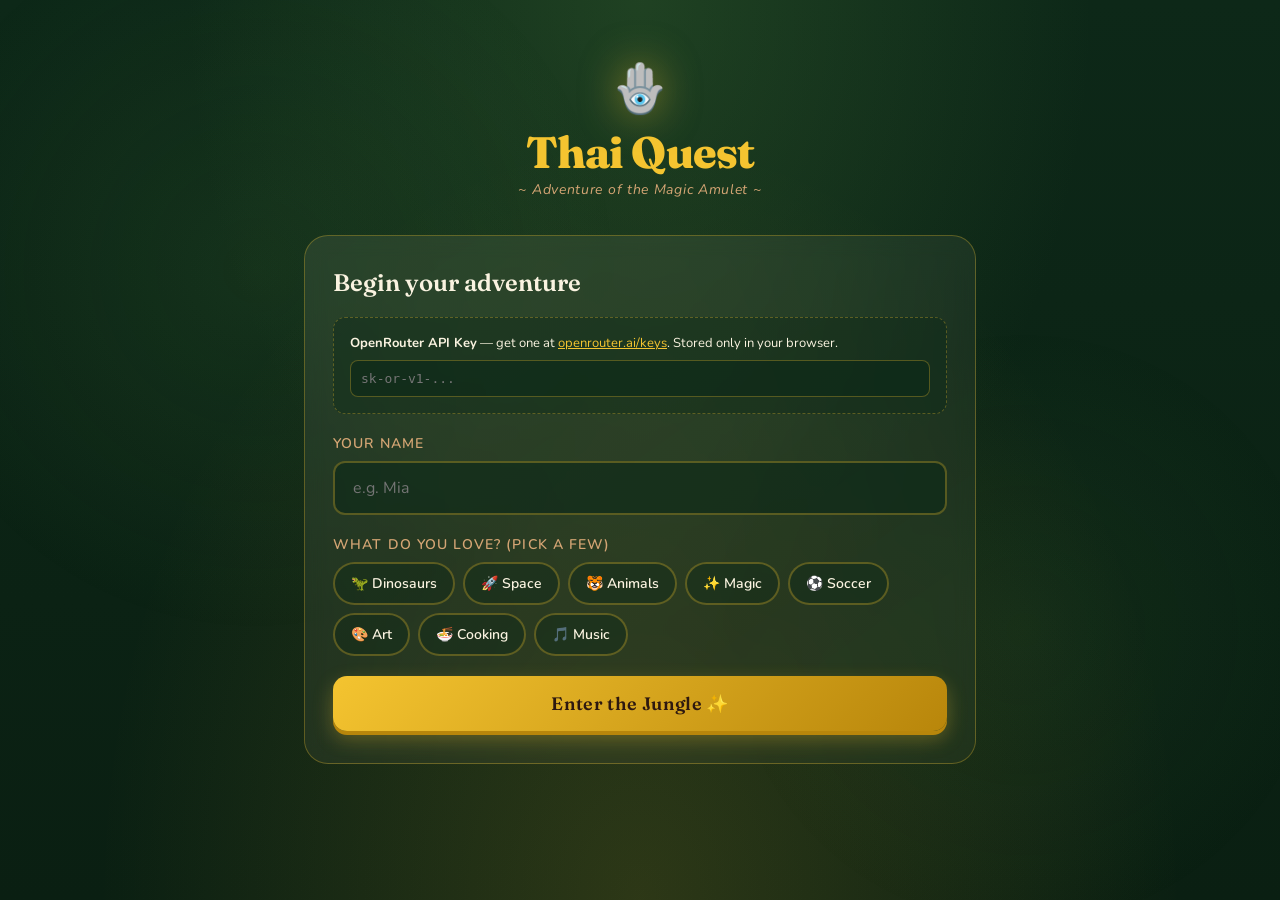
==== index.html @ 1d9e207c "Add files via upload" ====
<!DOCTYPE html>
<html lang="en">
<head>
<meta charset="UTF-8">
<meta name="viewport" content="width=device-width, initial-scale=1.0">
<title>Thai Quest — Adventure of the Magic Amulet</title>
<link rel="preconnect" href="https://fonts.googleapis.com">
<link rel="preconnect" href="https://fonts.gstatic.com" crossorigin>
<link href="https://fonts.googleapis.com/css2?family=Fraunces:ital,opsz,wght@0,9..144,400;0,9..144,600;0,9..144,800;1,9..144,600&family=Nunito:wght@400;600;800&display=swap" rel="stylesheet">
<style>
  :root {
    --jungle-deep: #0d2818;
    --jungle-mid: #1a4a2e;
    --leaf: #4a7c3a;
    --gold: #f4c430;
    --gold-deep: #b8860b;
    --amulet: #d4a574;
    --cream: #faf3e0;
    --sunset: #e85d4d;
    --orchid: #c44569;
    --ink: #2d1810;
    --paper: #fdf6e3;
  }

  * { box-sizing: border-box; margin: 0; padding: 0; }

  body {
    font-family: 'Nunito', sans-serif;
    background: var(--jungle-deep);
    color: var(--cream);
    min-height: 100vh;
    overflow-x: hidden;
    background-image:
      radial-gradient(ellipse at top, rgba(74, 124, 58, 0.3) 0%, transparent 50%),
      radial-gradient(ellipse at bottom, rgba(244, 196, 48, 0.15) 0%, transparent 60%),
      linear-gradient(180deg, var(--jungle-deep) 0%, #0a1f12 100%);
  }

  body::before {
    content: '';
    position: fixed;
    inset: 0;
    background-image:
      radial-gradient(circle at 20% 30%, rgba(74, 124, 58, 0.15) 0%, transparent 30%),
      radial-gradient(circle at 80% 70%, rgba(74, 124, 58, 0.1) 0%, transparent 25%);
    pointer-events: none;
    z-index: 0;
  }

  .container {
    max-width: 720px;
    margin: 0 auto;
    padding: 24px;
    position: relative;
    z-index: 1;
  }

  /* Header */
  header {
    text-align: center;
    padding: 32px 0 20px;
    position: relative;
  }

  .logo-mark {
    font-size: 48px;
    margin-bottom: 8px;
    filter: drop-shadow(0 0 20px rgba(244, 196, 48, 0.5));
  }

  h1 {
    font-family: 'Fraunces', serif;
    font-weight: 800;
    font-size: clamp(32px, 6vw, 44px);
    letter-spacing: -0.02em;
    color: var(--gold);
    line-height: 1;
  }

  .subtitle {
    font-style: italic;
    color: var(--amulet);
    margin-top: 6px;
    font-size: 14px;
    letter-spacing: 0.05em;
  }

  /* Setup screen */
  .setup-card {
    background: linear-gradient(145deg, rgba(253, 246, 227, 0.08), rgba(253, 246, 227, 0.03));
    border: 1px solid rgba(244, 196, 48, 0.3);
    border-radius: 24px;
    padding: 32px 28px;
    backdrop-filter: blur(10px);
    margin-top: 16px;
  }

  .setup-card h2 {
    font-family: 'Fraunces', serif;
    font-weight: 600;
    font-size: 24px;
    margin-bottom: 20px;
    color: var(--cream);
  }

  .field {
    margin-bottom: 20px;
  }

  .field label {
    display: block;
    font-weight: 600;
    margin-bottom: 8px;
    color: var(--amulet);
    font-size: 14px;
    text-transform: uppercase;
    letter-spacing: 0.08em;
  }

  .field input {
    width: 100%;
    padding: 14px 18px;
    border: 2px solid rgba(244, 196, 48, 0.3);
    border-radius: 12px;
    background: rgba(13, 40, 24, 0.6);
    color: var(--cream);
    font-size: 16px;
    font-family: inherit;
    transition: all 0.2s;
  }

  .field input:focus {
    outline: none;
    border-color: var(--gold);
    box-shadow: 0 0 0 3px rgba(244, 196, 48, 0.2);
  }

  .interest-chips {
    display: flex;
    flex-wrap: wrap;
    gap: 8px;
  }

  .chip {
    padding: 10px 16px;
    border: 2px solid rgba(244, 196, 48, 0.3);
    border-radius: 999px;
    background: rgba(13, 40, 24, 0.4);
    color: var(--cream);
    cursor: pointer;
    font-size: 14px;
    font-weight: 600;
    transition: all 0.2s;
    user-select: none;
  }

  .chip:hover { border-color: var(--gold); transform: translateY(-1px); }
  .chip.selected {
    background: var(--gold);
    color: var(--ink);
    border-color: var(--gold);
  }

  /* Buttons */
  .btn-primary {
    background: linear-gradient(135deg, var(--gold) 0%, var(--gold-deep) 100%);
    color: var(--ink);
    border: none;
    padding: 16px 32px;
    border-radius: 14px;
    font-family: 'Fraunces', serif;
    font-size: 18px;
    font-weight: 600;
    cursor: pointer;
    width: 100%;
    transition: all 0.2s;
    box-shadow: 0 4px 0 var(--gold-deep), 0 8px 20px rgba(244, 196, 48, 0.3);
    letter-spacing: 0.02em;
  }

  .btn-primary:hover { transform: translateY(-2px); box-shadow: 0 6px 0 var(--gold-deep), 0 12px 24px rgba(244, 196, 48, 0.4); }
  .btn-primary:active { transform: translateY(2px); box-shadow: 0 2px 0 var(--gold-deep); }
  .btn-primary:disabled { opacity: 0.5; cursor: not-allowed; transform: none; }

  .btn-secondary {
    background: transparent;
    color: var(--amulet);
    border: 2px solid rgba(212, 165, 116, 0.4);
    padding: 12px 20px;
    border-radius: 12px;
    font-family: inherit;
    font-size: 14px;
    font-weight: 600;
    cursor: pointer;
    transition: all 0.2s;
  }

  .btn-secondary:hover { border-color: var(--amulet); color: var(--cream); }

  /* API key field */
  .api-section {
    background: rgba(13, 40, 24, 0.4);
    border: 1px dashed rgba(244, 196, 48, 0.3);
    border-radius: 12px;
    padding: 16px;
    margin-bottom: 20px;
    font-size: 13px;
  }

  .api-section a { color: var(--gold); }

  /* Story screen */
  .story-screen { display: none; }

  .progress-bar {
    display: flex;
    gap: 4px;
    margin-bottom: 20px;
  }

  .progress-pip {
    flex: 1;
    height: 4px;
    background: rgba(244, 196, 48, 0.2);
    border-radius: 2px;
    transition: background 0.4s;
  }

  .progress-pip.active { background: var(--gold); }

  .scene {
    background: var(--paper);
    color: var(--ink);
    border-radius: 24px;
    padding: 28px;
    margin-bottom: 16px;
    position: relative;
    box-shadow: 0 20px 40px rgba(0,0,0,0.4), 0 0 0 1px rgba(244, 196, 48, 0.2);
    animation: sceneIn 0.6s cubic-bezier(0.34, 1.56, 0.64, 1);
  }

  @keyframes sceneIn {
    from { opacity: 0; transform: translateY(20px) scale(0.96); }
    to { opacity: 1; transform: translateY(0) scale(1); }
  }

  .scene-emoji {
    font-size: 56px;
    margin-bottom: 12px;
    display: block;
    filter: drop-shadow(0 4px 8px rgba(0,0,0,0.15));
  }

  .narration {
    font-family: 'Fraunces', serif;
    font-size: 18px;
    line-height: 1.6;
    margin-bottom: 16px;
  }

  .dialogue {
    background: rgba(244, 196, 48, 0.12);
    border-left: 4px solid var(--gold-deep);
    padding: 14px 18px;
    border-radius: 4px 12px 12px 4px;
    margin-bottom: 12px;
  }

  .dialogue .speaker {
    font-weight: 800;
    color: var(--orchid);
    font-size: 13px;
    text-transform: uppercase;
    letter-spacing: 0.1em;
    margin-bottom: 4px;
  }

  .dialogue .line {
    font-size: 16px;
    line-height: 1.5;
  }

  .thai-word {
    font-weight: 800;
    color: var(--orchid);
    cursor: pointer;
    border-bottom: 2px dotted var(--orchid);
    padding: 0 2px;
    transition: all 0.2s;
  }

  .thai-word:hover { background: rgba(196, 69, 105, 0.15); }

  /* Lesson moment */
  .lesson-card {
    background: linear-gradient(145deg, var(--gold) 0%, var(--amulet) 100%);
    color: var(--ink);
    border-radius: 24px;
    padding: 28px;
    margin-bottom: 16px;
    box-shadow: 0 20px 40px rgba(244, 196, 48, 0.3), 0 0 0 1px var(--gold-deep);
    animation: sceneIn 0.6s cubic-bezier(0.34, 1.56, 0.64, 1);
  }

  .lesson-tag {
    display: inline-block;
    background: var(--ink);
    color: var(--gold);
    padding: 4px 12px;
    border-radius: 999px;
    font-size: 11px;
    font-weight: 800;
    text-transform: uppercase;
    letter-spacing: 0.12em;
    margin-bottom: 12px;
  }

  .lesson-prompt {
    font-family: 'Fraunces', serif;
    font-size: 20px;
    line-height: 1.4;
    margin-bottom: 20px;
    font-weight: 600;
  }

  .lesson-options {
    display: grid;
    gap: 10px;
  }

  .lesson-option {
    background: var(--paper);
    border: 3px solid transparent;
    padding: 16px 20px;
    border-radius: 14px;
    font-family: inherit;
    font-size: 17px;
    font-weight: 600;
    cursor: pointer;
    text-align: left;
    transition: all 0.2s;
    color: var(--ink);
  }

  .lesson-option:hover { transform: translateX(4px); border-color: var(--ink); }
  .lesson-option.correct { background: #a8e6a3; border-color: #2d7a2d; }
  .lesson-option.wrong { background: #f4a3a3; border-color: #a82d2d; opacity: 0.7; }
  .lesson-option:disabled { cursor: not-allowed; }

  .feedback {
    margin-top: 16px;
    padding: 14px;
    background: rgba(0,0,0,0.1);
    border-radius: 12px;
    font-weight: 600;
    animation: sceneIn 0.4s ease;
  }

  /* Loading */
  .loading {
    text-align: center;
    padding: 60px 20px;
  }

  .loading-amulet {
    font-size: 64px;
    animation: pulse 1.5s ease-in-out infinite;
    display: inline-block;
  }

  @keyframes pulse {
    0%, 100% { transform: scale(1); filter: drop-shadow(0 0 20px rgba(244,196,48,0.5)); }
    50% { transform: scale(1.1); filter: drop-shadow(0 0 40px rgba(244,196,48,0.8)); }
  }

  .loading-text {
    font-family: 'Fraunces', serif;
    font-style: italic;
    margin-top: 16px;
    color: var(--amulet);
    font-size: 18px;
  }

  /* Audio button */
  .play-audio {
    background: var(--ink);
    color: var(--gold);
    border: none;
    width: 36px;
    height: 36px;
    border-radius: 50%;
    cursor: pointer;
    display: inline-flex;
    align-items: center;
    justify-content: center;
    font-size: 14px;
    margin-left: 8px;
    vertical-align: middle;
    transition: all 0.2s;
  }

  .play-audio:hover { transform: scale(1.1); }

  /* Continue button container */
  .actions {
    display: flex;
    gap: 12px;
    margin-top: 8px;
  }

  /* Stats footer */
  .stats {
    display: flex;
    justify-content: space-around;
    padding: 16px;
    background: rgba(13, 40, 24, 0.6);
    border-radius: 16px;
    margin-top: 12px;
    border: 1px solid rgba(244, 196, 48, 0.2);
  }

  .stat {
    text-align: center;
  }

  .stat-value {
    font-family: 'Fraunces', serif;
    font-size: 24px;
    color: var(--gold);
    font-weight: 800;
  }

  .stat-label {
    font-size: 11px;
    text-transform: uppercase;
    letter-spacing: 0.08em;
    color: var(--amulet);
  }

  .error-msg {
    background: rgba(232, 93, 77, 0.2);
    border: 1px solid var(--sunset);
    color: var(--cream);
    padding: 14px;
    border-radius: 12px;
    margin: 12px 0;
    font-size: 14px;
  }

  /* Tooltip for Thai words */
  .word-tooltip {
    position: absolute;
    background: var(--ink);
    color: var(--gold);
    padding: 8px 14px;
    border-radius: 8px;
    font-size: 13px;
    z-index: 10;
    pointer-events: none;
    box-shadow: 0 4px 12px rgba(0,0,0,0.4);
    white-space: nowrap;
  }
</style>
</head>
<body>
<div class="container">

  <header>
    <div class="logo-mark">🪬</div>
    <h1>Thai Quest</h1>
    <div class="subtitle">~ Adventure of the Magic Amulet ~</div>
  </header>

  <!-- SETUP SCREEN -->
  <div id="setup" class="setup-card">
    <h2>Begin your adventure</h2>

    <div class="api-section">
      <strong>OpenRouter API Key</strong> — get one at <a href="https://openrouter.ai/keys" target="_blank">openrouter.ai/keys</a>. Stored only in your browser.
      <input type="password" id="apiKey" placeholder="sk-or-v1-..." style="width:100%; margin-top:8px; padding:10px; border-radius:8px; border:1px solid rgba(244,196,48,0.3); background:rgba(13,40,24,0.6); color:var(--cream); font-family:monospace; font-size:13px;">
    </div>

    <div class="field">
      <label for="kidName">Your name</label>
      <input type="text" id="kidName" placeholder="e.g. Mia" maxlength="20">
    </div>

    <div class="field">
      <label>What do you love? (pick a few)</label>
      <div class="interest-chips" id="interests">
        <span class="chip" data-v="dinosaurs">🦖 Dinosaurs</span>
        <span class="chip" data-v="space">🚀 Space</span>
        <span class="chip" data-v="animals">🐯 Animals</span>
        <span class="chip" data-v="magic">✨ Magic</span>
        <span class="chip" data-v="soccer">⚽ Soccer</span>
        <span class="chip" data-v="art">🎨 Art</span>
        <span class="chip" data-v="cooking">🍜 Cooking</span>
        <span class="chip" data-v="music">🎵 Music</span>
      </div>
    </div>

    <button class="btn-primary" id="startBtn">Enter the Jungle ✨</button>
    <div id="setupError"></div>
  </div>

  <!-- STORY SCREEN -->
  <div id="story" class="story-screen">
    <div class="progress-bar" id="progressBar"></div>
    <div id="storyContent"></div>
    <div class="stats" id="stats" style="display:none">
      <div class="stat">
        <div class="stat-value" id="statChapter">1</div>
        <div class="stat-label">Chapter</div>
      </div>
      <div class="stat">
        <div class="stat-value" id="statWords">0</div>
        <div class="stat-label">Thai Words</div>
      </div>
      <div class="stat">
        <div class="stat-value" id="statXP">0</div>
        <div class="stat-label">XP</div>
      </div>
    </div>
  </div>

</div>

<script>
// ============================================================
// THAI QUEST — Story Director Prototype
// ============================================================

const STATE = {
  apiKey: localStorage.getItem('tq_apiKey') || '',
  kidName: '',
  interests: [],
  chapter: 1,
  vocabLearned: new Set(JSON.parse(localStorage.getItem('tq_vocab') || '[]')),
  xp: parseInt(localStorage.getItem('tq_xp') || '0'),
  storySoFar: '',
  currentChapter: null,
  currentSceneIdx: 0,
};

const MODEL = 'google/gemini-2.5-flash';

// ============================================================
// SETUP
// ============================================================

document.getElementById('apiKey').value = STATE.apiKey;

document.querySelectorAll('.chip').forEach(chip => {
  chip.addEventListener('click', () => {
    chip.classList.toggle('selected');
  });
});

document.getElementById('startBtn').addEventListener('click', startAdventure);

async function startAdventure() {
  const errBox = document.getElementById('setupError');
  errBox.innerHTML = '';

  STATE.apiKey = document.getElementById('apiKey').value.trim();
  STATE.kidName = document.getElementById('kidName').value.trim() || 'Friend';
  STATE.interests = [...document.querySelectorAll('.chip.selected')].map(c => c.dataset.v);

  if (!STATE.apiKey) {
    errBox.innerHTML = '<div class="error-msg">Please paste your OpenRouter API key.</div>';
    return;
  }

  localStorage.setItem('tq_apiKey', STATE.apiKey);

  document.getElementById('setup').style.display = 'none';
  document.getElementById('story').style.display = 'block';
  document.getElementById('stats').style.display = 'flex';
  updateStats();

  await generateChapter();
}

// ============================================================
// STORY DIRECTOR — Prompt Construction
// ============================================================

function buildChapterPrompt() {
  const interestList = STATE.interests.length > 0
    ? STATE.interests.join(', ')
    : 'adventure and discovery';

  const knownVocab = [...STATE.vocabLearned].slice(-10).join(', ') || '(none yet)';

  // Curated vocab pools — director picks the targets
  const vocabPool = [
    { thai: 'สวัสดี', roman: 'sa-wat-dee', en: 'hello' },
    { thai: 'ขอบคุณ', roman: 'khop-khun', en: 'thank you' },
    { thai: 'ใช่', roman: 'chai', en: 'yes' },
    { thai: 'ไม่', roman: 'mai', en: 'no' },
    { thai: 'น้ำ', roman: 'naam', en: 'water' },
    { thai: 'ช้าง', roman: 'chaang', en: 'elephant' },
    { thai: 'ป่า', roman: 'paa', en: 'jungle/forest' },
    { thai: 'เพื่อน', roman: 'pheuan', en: 'friend' },
    { thai: 'มา', roman: 'maa', en: 'come' },
    { thai: 'ไป', roman: 'pai', en: 'go' },
    { thai: 'หนึ่ง', roman: 'neung', en: 'one' },
    { thai: 'สอง', roman: 'song', en: 'two' },
    { thai: 'สาม', roman: 'saam', en: 'three' },
  ];

  // Pick 3 fresh vocab targets the kid hasn't learned yet
  const fresh = vocabPool.filter(w => !STATE.vocabLearned.has(w.thai));
  const targets = (fresh.length >= 3 ? fresh : vocabPool).slice(0, 3);

  return {
    targets,
    prompt: `You are the Story Director for "Thai Quest", an adventure game teaching Thai to an 8-year-old named ${STATE.kidName} who loves ${interestList}.

WORLD: A magical parallel Thailand. ${STATE.kidName} found a glowing amulet and got pulled into a jungle realm where mythical creatures and friendly villagers speak Thai. Their guide is Nong, a clever 8-year-old Thai kid who knows the jungle. Their sidekick is Pim, a tiny mischievous elephant.

CHAPTER ${STATE.chapter}:
${STATE.storySoFar ? `Story so far: ${STATE.storySoFar}` : 'This is the very first chapter. Open with the amulet glowing and pulling them into the jungle.'}

LEARNING TARGETS for this chapter (must appear in story naturally):
${targets.map(t => `- ${t.thai} (${t.roman}) = "${t.en}"`).join('\n')}

KID ALREADY KNOWS: ${knownVocab}

WRITE A SHORT CHAPTER with this exact structure as JSON:
{
  "title": "short evocative title",
  "scenes": [
    {
      "emoji": "single emoji representing the scene",
      "narration": "2-3 sentences, present tense, kid-friendly, ~40 words",
      "dialogue": [
        {"speaker": "Nong" or "Pim" or "${STATE.kidName}", "line": "spoken line, may include Thai words inline like 'Let's say สวัสดี (hello)!'"}
      ]
    }
  ],
  "lesson": {
    "tag": "VOCAB" or "TONE" or "LISTENING",
    "prompt": "kid-friendly question setting up a story moment, e.g. 'The vendor asks for the magic word. What do you say to thank her?'",
    "thaiWord": "the Thai word being tested",
    "roman": "romanization",
    "english": "english meaning",
    "options": ["correct answer in Thai", "wrong option 1", "wrong option 2", "wrong option 3"],
    "correctIndex": 0,
    "successLine": "celebration line from Nong or Pim after correct answer",
    "failHint": "gentle hint if they get it wrong"
  },
  "summary": "1 sentence summary of what happened, for the next chapter to reference",
  "cliffhanger": "1 short sentence ending — 'Suddenly...' style"
}

REQUIREMENTS:
- 3 scenes only. Keep each scene short.
- The lesson must use one of the LEARNING TARGETS.
- Shuffle the options array; set correctIndex to where the correct answer ended up.
- Mention ${STATE.kidName}'s interests (${interestList}) somewhere if it fits naturally.
- Be playful, mysterious, fun. Avoid scary content.
- Keep sentences short — for an 8-year-old reader.
- Return ONLY valid JSON, no markdown fences, no commentary.`
  };
}

// ============================================================
// LLM CALL via OpenRouter
// ============================================================

async function callLLM(prompt) {
  const response = await fetch('https://openrouter.ai/api/v1/chat/completions', {
    method: 'POST',
    headers: {
      'Authorization': `Bearer ${STATE.apiKey}`,
      'Content-Type': 'application/json',
      'HTTP-Referer': window.location.href,
      'X-Title': 'Thai Quest'
    },
    body: JSON.stringify({
      model: MODEL,
      messages: [{ role: 'user', content: prompt }],
      response_format: { type: 'json_object' },
      temperature: 0.85,
    })
  });

  if (!response.ok) {
    const errText = await response.text();
    throw new Error(`API error ${response.status}: ${errText}`);
  }

  const data = await response.json();
  let content = data.choices?.[0]?.message?.content || '';

  // Strip markdown fences if model added them
  content = content.replace(/^```json\s*/i, '').replace(/```\s*$/, '').trim();

  return JSON.parse(content);
}

// ============================================================
// CHAPTER GENERATION + RENDERING
// ============================================================

async function generateChapter() {
  showLoading('The amulet is glowing...');
  try {
    const { prompt, targets } = buildChapterPrompt();
    const chapter = await callLLM(prompt);
    chapter._targets = targets;
    STATE.currentChapter = chapter;
    STATE.currentSceneIdx = 0;
    renderProgress();
    renderScene();
  } catch (e) {
    document.getElementById('storyContent').innerHTML = `
      <div class="error-msg">Something went wrong: ${e.message}<br><br>
      Check your API key, or try a different model.</div>
      <button class="btn-secondary" onclick="location.reload()">Try again</button>
    `;
  }
}

function showLoading(text) {
  document.getElementById('storyContent').innerHTML = `
    <div class="loading">
      <div class="loading-amulet">🪬</div>
      <div class="loading-text">${text}</div>
    </div>
  `;
}

function renderProgress() {
  const total = STATE.currentChapter.scenes.length + 1; // scenes + lesson
  const bar = document.getElementById('progressBar');
  bar.innerHTML = '';
  for (let i = 0; i < total; i++) {
    const pip = document.createElement('div');
    pip.className = 'progress-pip' + (i <= STATE.currentSceneIdx ? ' active' : '');
    bar.appendChild(pip);
  }
}

function renderScene() {
  const ch = STATE.currentChapter;
  const idx = STATE.currentSceneIdx;

  if (idx < ch.scenes.length) {
    const scene = ch.scenes[idx];
    const dialogueHtml = scene.dialogue.map(d => `
      <div class="dialogue">
        <div class="speaker">${escapeHtml(d.speaker)}</div>
        <div class="line">${linkifyThai(escapeHtml(d.line))}</div>
      </div>
    `).join('');

    document.getElementById('storyContent').innerHTML = `
      <div class="scene">
        <span class="scene-emoji">${scene.emoji || '✨'}</span>
        <div class="narration">${escapeHtml(scene.narration)}</div>
        ${dialogueHtml}
        <div class="actions">
          <button class="btn-primary" onclick="nextStep()">Continue →</button>
        </div>
      </div>
    `;
    renderProgress();
    attachThaiHandlers();
  } else {
    renderLesson();
  }
}

function renderLesson() {
  const lesson = STATE.currentChapter.lesson;
  const optionsHtml = lesson.options.map((opt, i) => `
    <button class="lesson-option" data-i="${i}" onclick="checkAnswer(${i})">${escapeHtml(opt)}</button>
  `).join('');

  document.getElementById('storyContent').innerHTML = `
    <div class="lesson-card">
      <span class="lesson-tag">⚡ ${lesson.tag} CHALLENGE</span>
      <div class="lesson-prompt">${escapeHtml(lesson.prompt)}</div>
      <div class="lesson-options">${optionsHtml}</div>
      <div id="lessonFeedback"></div>
    </div>
  `;
  renderProgress();
}

window.checkAnswer = function(idx) {
  const lesson = STATE.currentChapter.lesson;
  const correct = idx === lesson.correctIndex;
  const buttons = document.querySelectorAll('.lesson-option');

  buttons.forEach((b, i) => {
    b.disabled = true;
    if (i === lesson.correctIndex) b.classList.add('correct');
    else if (i === idx) b.classList.add('wrong');
  });

  const fb = document.getElementById('lessonFeedback');
  if (correct) {
    STATE.vocabLearned.add(lesson.thaiWord);
    STATE.xp += 10;
    saveProgress();
    updateStats();
    fb.innerHTML = `
      <div class="feedback">
        🎉 ${escapeHtml(lesson.successLine)}<br>
        <strong>${escapeHtml(lesson.thaiWord)}</strong> (${escapeHtml(lesson.roman)}) = "${escapeHtml(lesson.english)}"
        <button class="play-audio" onclick="speak('${escapeJs(lesson.thaiWord)}')">▶</button>
        <div style="margin-top:14px;">
          <button class="btn-primary" onclick="nextChapter()">Next Chapter →</button>
        </div>
      </div>
    `;
  } else {
    fb.innerHTML = `
      <div class="feedback">
        Not quite! ${escapeHtml(lesson.failHint)}<br>
        <small style="opacity:0.8">The answer was <strong>${escapeHtml(lesson.options[lesson.correctIndex])}</strong></small>
        <div style="margin-top:14px;">
          <button class="btn-primary" onclick="nextChapter()">Continue →</button>
        </div>
      </div>
    `;
  }
};

window.nextStep = function() {
  STATE.currentSceneIdx++;
  renderScene();
};

window.nextChapter = async function() {
  STATE.chapter++;
  STATE.storySoFar = STATE.currentChapter.summary + ' ' + STATE.currentChapter.cliffhanger;
  saveProgress();
  updateStats();
  await generateChapter();
};

// ============================================================
// THAI WORD INTERACTION + AUDIO
// ============================================================

function linkifyThai(text) {
  // Wrap Thai script in clickable spans
  return text.replace(/[\u0E00-\u0E7F]+/g, m => `<span class="thai-word" data-thai="${escapeHtml(m)}">${m}</span>`);
}

function attachThaiHandlers() {
  document.querySelectorAll('.thai-word').forEach(el => {
    el.addEventListener('click', () => speak(el.dataset.thai));
  });
}

window.speak = function(text) {
  if (!('speechSynthesis' in window)) return;
  speechSynthesis.cancel();
  const u = new SpeechSynthesisUtterance(text);
  u.lang = 'th-TH';
  u.rate = 0.85;
  // Try to pick a Thai voice
  const voices = speechSynthesis.getVoices();
  const thaiVoice = voices.find(v => v.lang.startsWith('th'));
  if (thaiVoice) u.voice = thaiVoice;
  speechSynthesis.speak(u);
};

// ============================================================
// PERSISTENCE + STATS
// ============================================================

function saveProgress() {
  localStorage.setItem('tq_vocab', JSON.stringify([...STATE.vocabLearned]));
  localStorage.setItem('tq_xp', String(STATE.xp));
}

function updateStats() {
  document.getElementById('statChapter').textContent = STATE.chapter;
  document.getElementById('statWords').textContent = STATE.vocabLearned.size;
  document.getElementById('statXP').textContent = STATE.xp;
}

// ============================================================
// HELPERS
// ============================================================

function escapeHtml(s) {
  return String(s ?? '').replace(/[&<>"']/g, c => ({'&':'&amp;','<':'&lt;','>':'&gt;','"':'&quot;',"'":'&#39;'}[c]));
}
function escapeJs(s) {
  return String(s ?? '').replace(/['\\]/g, '\\$&');
}

// Preload voices (some browsers need this)
if ('speechSynthesis' in window) {
  speechSynthesis.getVoices();
  speechSynthesis.onvoiceschanged = () => speechSynthesis.getVoices();
}
</script>
</body>
</html>
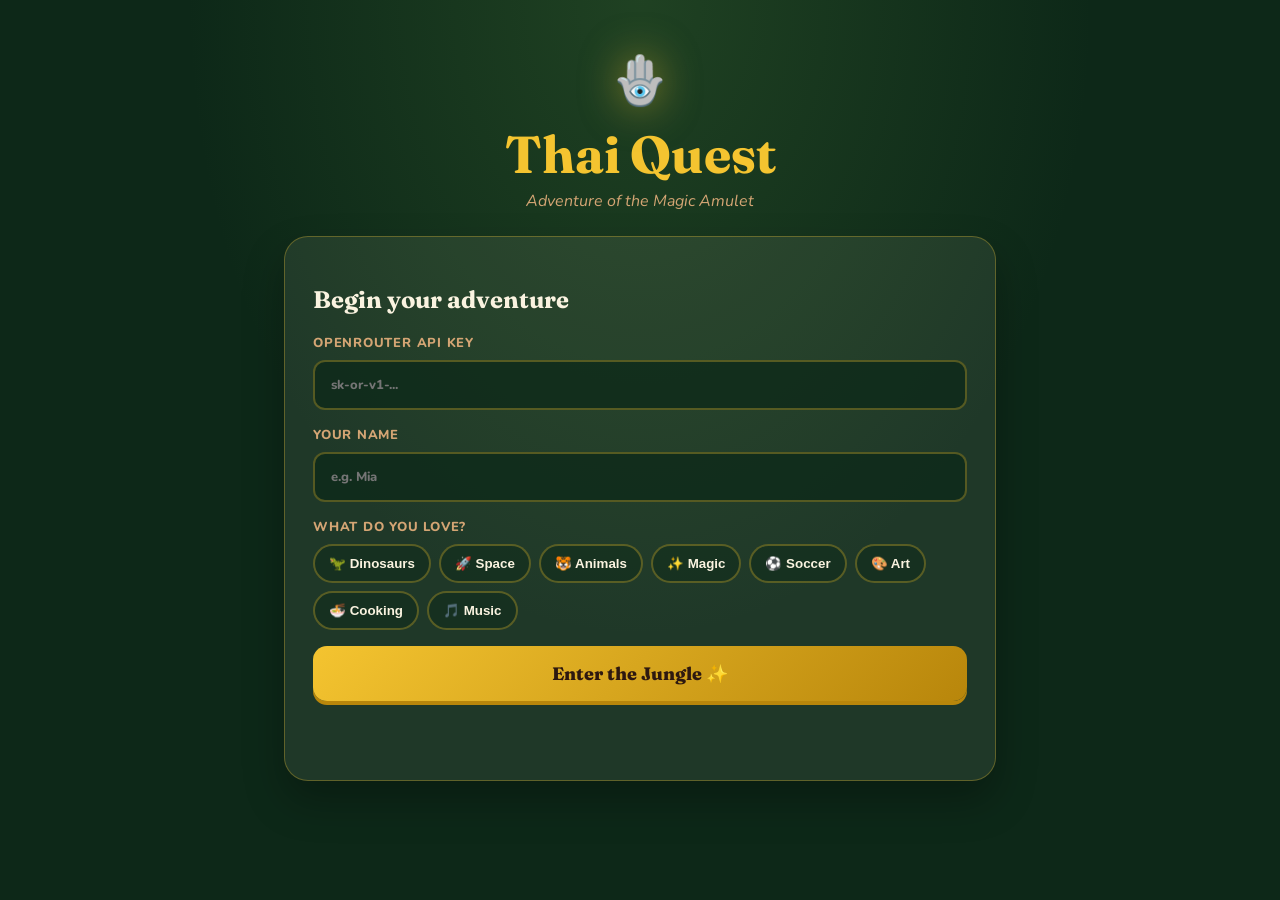
==== commit 7a303a3a: "Update index.html" ====
--- a/index.html
+++ b/index.html
@@ -1,907 +1,56 @@
 <!DOCTYPE html>
 <html lang="en">
 <head>
-<meta charset="UTF-8">
-<meta name="viewport" content="width=device-width, initial-scale=1.0">
-<title>Thai Quest — Adventure of the Magic Amulet</title>
-<link rel="preconnect" href="https://fonts.googleapis.com">
-<link rel="preconnect" href="https://fonts.gstatic.com" crossorigin>
-<link href="https://fonts.googleapis.com/css2?family=Fraunces:ital,opsz,wght@0,9..144,400;0,9..144,600;0,9..144,800;1,9..144,600&family=Nunito:wght@400;600;800&display=swap" rel="stylesheet">
-<style>
-  :root {
-    --jungle-deep: #0d2818;
-    --jungle-mid: #1a4a2e;
-    --leaf: #4a7c3a;
-    --gold: #f4c430;
-    --gold-deep: #b8860b;
-    --amulet: #d4a574;
-    --cream: #faf3e0;
-    --sunset: #e85d4d;
-    --orchid: #c44569;
-    --ink: #2d1810;
-    --paper: #fdf6e3;
-  }
-
-  * { box-sizing: border-box; margin: 0; padding: 0; }
-
-  body {
-    font-family: 'Nunito', sans-serif;
-    background: var(--jungle-deep);
-    color: var(--cream);
-    min-height: 100vh;
-    overflow-x: hidden;
-    background-image:
-      radial-gradient(ellipse at top, rgba(74, 124, 58, 0.3) 0%, transparent 50%),
-      radial-gradient(ellipse at bottom, rgba(244, 196, 48, 0.15) 0%, transparent 60%),
-      linear-gradient(180deg, var(--jungle-deep) 0%, #0a1f12 100%);
-  }
-
-  body::before {
-    content: '';
-    position: fixed;
-    inset: 0;
-    background-image:
-      radial-gradient(circle at 20% 30%, rgba(74, 124, 58, 0.15) 0%, transparent 30%),
-      radial-gradient(circle at 80% 70%, rgba(74, 124, 58, 0.1) 0%, transparent 25%);
-    pointer-events: none;
-    z-index: 0;
-  }
-
-  .container {
-    max-width: 720px;
-    margin: 0 auto;
-    padding: 24px;
-    position: relative;
-    z-index: 1;
-  }
-
-  /* Header */
-  header {
-    text-align: center;
-    padding: 32px 0 20px;
-    position: relative;
-  }
-
-  .logo-mark {
-    font-size: 48px;
-    margin-bottom: 8px;
-    filter: drop-shadow(0 0 20px rgba(244, 196, 48, 0.5));
-  }
-
-  h1 {
-    font-family: 'Fraunces', serif;
-    font-weight: 800;
-    font-size: clamp(32px, 6vw, 44px);
-    letter-spacing: -0.02em;
-    color: var(--gold);
-    line-height: 1;
-  }
-
-  .subtitle {
-    font-style: italic;
-    color: var(--amulet);
-    margin-top: 6px;
-    font-size: 14px;
-    letter-spacing: 0.05em;
-  }
-
-  /* Setup screen */
-  .setup-card {
-    background: linear-gradient(145deg, rgba(253, 246, 227, 0.08), rgba(253, 246, 227, 0.03));
-    border: 1px solid rgba(244, 196, 48, 0.3);
-    border-radius: 24px;
-    padding: 32px 28px;
-    backdrop-filter: blur(10px);
-    margin-top: 16px;
-  }
-
-  .setup-card h2 {
-    font-family: 'Fraunces', serif;
-    font-weight: 600;
-    font-size: 24px;
-    margin-bottom: 20px;
-    color: var(--cream);
-  }
-
-  .field {
-    margin-bottom: 20px;
-  }
-
-  .field label {
-    display: block;
-    font-weight: 600;
-    margin-bottom: 8px;
-    color: var(--amulet);
-    font-size: 14px;
-    text-transform: uppercase;
-    letter-spacing: 0.08em;
-  }
-
-  .field input {
-    width: 100%;
-    padding: 14px 18px;
-    border: 2px solid rgba(244, 196, 48, 0.3);
-    border-radius: 12px;
-    background: rgba(13, 40, 24, 0.6);
-    color: var(--cream);
-    font-size: 16px;
-    font-family: inherit;
-    transition: all 0.2s;
-  }
-
-  .field input:focus {
-    outline: none;
-    border-color: var(--gold);
-    box-shadow: 0 0 0 3px rgba(244, 196, 48, 0.2);
-  }
-
-  .interest-chips {
-    display: flex;
-    flex-wrap: wrap;
-    gap: 8px;
-  }
-
-  .chip {
-    padding: 10px 16px;
-    border: 2px solid rgba(244, 196, 48, 0.3);
-    border-radius: 999px;
-    background: rgba(13, 40, 24, 0.4);
-    color: var(--cream);
-    cursor: pointer;
-    font-size: 14px;
-    font-weight: 600;
-    transition: all 0.2s;
-    user-select: none;
-  }
-
-  .chip:hover { border-color: var(--gold); transform: translateY(-1px); }
-  .chip.selected {
-    background: var(--gold);
-    color: var(--ink);
-    border-color: var(--gold);
-  }
-
-  /* Buttons */
-  .btn-primary {
-    background: linear-gradient(135deg, var(--gold) 0%, var(--gold-deep) 100%);
-    color: var(--ink);
-    border: none;
-    padding: 16px 32px;
-    border-radius: 14px;
-    font-family: 'Fraunces', serif;
-    font-size: 18px;
-    font-weight: 600;
-    cursor: pointer;
-    width: 100%;
-    transition: all 0.2s;
-    box-shadow: 0 4px 0 var(--gold-deep), 0 8px 20px rgba(244, 196, 48, 0.3);
-    letter-spacing: 0.02em;
-  }
-
-  .btn-primary:hover { transform: translateY(-2px); box-shadow: 0 6px 0 var(--gold-deep), 0 12px 24px rgba(244, 196, 48, 0.4); }
-  .btn-primary:active { transform: translateY(2px); box-shadow: 0 2px 0 var(--gold-deep); }
-  .btn-primary:disabled { opacity: 0.5; cursor: not-allowed; transform: none; }
-
-  .btn-secondary {
-    background: transparent;
-    color: var(--amulet);
-    border: 2px solid rgba(212, 165, 116, 0.4);
-    padding: 12px 20px;
-    border-radius: 12px;
-    font-family: inherit;
-    font-size: 14px;
-    font-weight: 600;
-    cursor: pointer;
-    transition: all 0.2s;
-  }
-
-  .btn-secondary:hover { border-color: var(--amulet); color: var(--cream); }
-
-  /* API key field */
-  .api-section {
-    background: rgba(13, 40, 24, 0.4);
-    border: 1px dashed rgba(244, 196, 48, 0.3);
-    border-radius: 12px;
-    padding: 16px;
-    margin-bottom: 20px;
-    font-size: 13px;
-  }
-
-  .api-section a { color: var(--gold); }
-
-  /* Story screen */
-  .story-screen { display: none; }
-
-  .progress-bar {
-    display: flex;
-    gap: 4px;
-    margin-bottom: 20px;
-  }
-
-  .progress-pip {
-    flex: 1;
-    height: 4px;
-    background: rgba(244, 196, 48, 0.2);
-    border-radius: 2px;
-    transition: background 0.4s;
-  }
-
-  .progress-pip.active { background: var(--gold); }
-
-  .scene {
-    background: var(--paper);
-    color: var(--ink);
-    border-radius: 24px;
-    padding: 28px;
-    margin-bottom: 16px;
-    position: relative;
-    box-shadow: 0 20px 40px rgba(0,0,0,0.4), 0 0 0 1px rgba(244, 196, 48, 0.2);
-    animation: sceneIn 0.6s cubic-bezier(0.34, 1.56, 0.64, 1);
-  }
-
-  @keyframes sceneIn {
-    from { opacity: 0; transform: translateY(20px) scale(0.96); }
-    to { opacity: 1; transform: translateY(0) scale(1); }
-  }
-
-  .scene-emoji {
-    font-size: 56px;
-    margin-bottom: 12px;
-    display: block;
-    filter: drop-shadow(0 4px 8px rgba(0,0,0,0.15));
-  }
-
-  .narration {
-    font-family: 'Fraunces', serif;
-    font-size: 18px;
-    line-height: 1.6;
-    margin-bottom: 16px;
-  }
-
-  .dialogue {
-    background: rgba(244, 196, 48, 0.12);
-    border-left: 4px solid var(--gold-deep);
-    padding: 14px 18px;
-    border-radius: 4px 12px 12px 4px;
-    margin-bottom: 12px;
-  }
-
-  .dialogue .speaker {
-    font-weight: 800;
-    color: var(--orchid);
-    font-size: 13px;
-    text-transform: uppercase;
-    letter-spacing: 0.1em;
-    margin-bottom: 4px;
-  }
-
-  .dialogue .line {
-    font-size: 16px;
-    line-height: 1.5;
-  }
-
-  .thai-word {
-    font-weight: 800;
-    color: var(--orchid);
-    cursor: pointer;
-    border-bottom: 2px dotted var(--orchid);
-    padding: 0 2px;
-    transition: all 0.2s;
-  }
-
-  .thai-word:hover { background: rgba(196, 69, 105, 0.15); }
-
-  /* Lesson moment */
-  .lesson-card {
-    background: linear-gradient(145deg, var(--gold) 0%, var(--amulet) 100%);
-    color: var(--ink);
-    border-radius: 24px;
-    padding: 28px;
-    margin-bottom: 16px;
-    box-shadow: 0 20px 40px rgba(244, 196, 48, 0.3), 0 0 0 1px var(--gold-deep);
-    animation: sceneIn 0.6s cubic-bezier(0.34, 1.56, 0.64, 1);
-  }
-
-  .lesson-tag {
-    display: inline-block;
-    background: var(--ink);
-    color: var(--gold);
-    padding: 4px 12px;
-    border-radius: 999px;
-    font-size: 11px;
-    font-weight: 800;
-    text-transform: uppercase;
-    letter-spacing: 0.12em;
-    margin-bottom: 12px;
-  }
-
-  .lesson-prompt {
-    font-family: 'Fraunces', serif;
-    font-size: 20px;
-    line-height: 1.4;
-    margin-bottom: 20px;
-    font-weight: 600;
-  }
-
-  .lesson-options {
-    display: grid;
-    gap: 10px;
-  }
-
-  .lesson-option {
-    background: var(--paper);
-    border: 3px solid transparent;
-    padding: 16px 20px;
-    border-radius: 14px;
-    font-family: inherit;
-    font-size: 17px;
-    font-weight: 600;
-    cursor: pointer;
-    text-align: left;
-    transition: all 0.2s;
-    color: var(--ink);
-  }
-
-  .lesson-option:hover { transform: translateX(4px); border-color: var(--ink); }
-  .lesson-option.correct { background: #a8e6a3; border-color: #2d7a2d; }
-  .lesson-option.wrong { background: #f4a3a3; border-color: #a82d2d; opacity: 0.7; }
-  .lesson-option:disabled { cursor: not-allowed; }
-
-  .feedback {
-    margin-top: 16px;
-    padding: 14px;
-    background: rgba(0,0,0,0.1);
-    border-radius: 12px;
-    font-weight: 600;
-    animation: sceneIn 0.4s ease;
-  }
-
-  /* Loading */
-  .loading {
-    text-align: center;
-    padding: 60px 20px;
-  }
-
-  .loading-amulet {
-    font-size: 64px;
-    animation: pulse 1.5s ease-in-out infinite;
-    display: inline-block;
-  }
-
-  @keyframes pulse {
-    0%, 100% { transform: scale(1); filter: drop-shadow(0 0 20px rgba(244,196,48,0.5)); }
-    50% { transform: scale(1.1); filter: drop-shadow(0 0 40px rgba(244,196,48,0.8)); }
-  }
-
-  .loading-text {
-    font-family: 'Fraunces', serif;
-    font-style: italic;
-    margin-top: 16px;
-    color: var(--amulet);
-    font-size: 18px;
-  }
-
-  /* Audio button */
-  .play-audio {
-    background: var(--ink);
-    color: var(--gold);
-    border: none;
-    width: 36px;
-    height: 36px;
-    border-radius: 50%;
-    cursor: pointer;
-    display: inline-flex;
-    align-items: center;
-    justify-content: center;
-    font-size: 14px;
-    margin-left: 8px;
-    vertical-align: middle;
-    transition: all 0.2s;
-  }
-
-  .play-audio:hover { transform: scale(1.1); }
-
-  /* Continue button container */
-  .actions {
-    display: flex;
-    gap: 12px;
-    margin-top: 8px;
-  }
-
-  /* Stats footer */
-  .stats {
-    display: flex;
-    justify-content: space-around;
-    padding: 16px;
-    background: rgba(13, 40, 24, 0.6);
-    border-radius: 16px;
-    margin-top: 12px;
-    border: 1px solid rgba(244, 196, 48, 0.2);
-  }
-
-  .stat {
-    text-align: center;
-  }
-
-  .stat-value {
-    font-family: 'Fraunces', serif;
-    font-size: 24px;
-    color: var(--gold);
-    font-weight: 800;
-  }
-
-  .stat-label {
-    font-size: 11px;
-    text-transform: uppercase;
-    letter-spacing: 0.08em;
-    color: var(--amulet);
-  }
-
-  .error-msg {
-    background: rgba(232, 93, 77, 0.2);
-    border: 1px solid var(--sunset);
-    color: var(--cream);
-    padding: 14px;
-    border-radius: 12px;
-    margin: 12px 0;
-    font-size: 14px;
-  }
-
-  /* Tooltip for Thai words */
-  .word-tooltip {
-    position: absolute;
-    background: var(--ink);
-    color: var(--gold);
-    padding: 8px 14px;
-    border-radius: 8px;
-    font-size: 13px;
-    z-index: 10;
-    pointer-events: none;
-    box-shadow: 0 4px 12px rgba(0,0,0,0.4);
-    white-space: nowrap;
-  }
-</style>
+  <meta charset="UTF-8">
+  <meta name="viewport" content="width=device-width, initial-scale=1.0">
+  <title>Thai Quest</title>
+  <link rel="preconnect" href="https://fonts.googleapis.com">
+  <link rel="preconnect" href="https://fonts.gstatic.com" crossorigin>
+  <link href="https://fonts.googleapis.com/css2?family=Fraunces:opsz,wght@9..144,600;9..144,800&family=Nunito:wght@400;600;800&display=swap" rel="stylesheet">
+  <link rel="stylesheet" href="styles.css">
 </head>
 <body>
-<div class="container">
+  <main class="container">
+    <header class="hero">
+      <div class="logo-mark">🪬</div>
+      <h1>Thai Quest</h1>
+      <p class="subtitle">Adventure of the Magic Amulet</p>
+    </header>
 
-  <header>
-    <div class="logo-mark">🪬</div>
-    <h1>Thai Quest</h1>
-    <div class="subtitle">~ Adventure of the Magic Amulet ~</div>
-  </header>
-
-  <!-- SETUP SCREEN -->
-  <div id="setup" class="setup-card">
-    <h2>Begin your adventure</h2>
-
-    <div class="api-section">
-      <strong>OpenRouter API Key</strong> — get one at <a href="https://openrouter.ai/keys" target="_blank">openrouter.ai/keys</a>. Stored only in your browser.
-      <input type="password" id="apiKey" placeholder="sk-or-v1-..." style="width:100%; margin-top:8px; padding:10px; border-radius:8px; border:1px solid rgba(244,196,48,0.3); background:rgba(13,40,24,0.6); color:var(--cream); font-family:monospace; font-size:13px;">
-    </div>
-
-    <div class="field">
-      <label for="kidName">Your name</label>
-      <input type="text" id="kidName" placeholder="e.g. Mia" maxlength="20">
-    </div>
-
-    <div class="field">
-      <label>What do you love? (pick a few)</label>
-      <div class="interest-chips" id="interests">
-        <span class="chip" data-v="dinosaurs">🦖 Dinosaurs</span>
-        <span class="chip" data-v="space">🚀 Space</span>
-        <span class="chip" data-v="animals">🐯 Animals</span>
-        <span class="chip" data-v="magic">✨ Magic</span>
-        <span class="chip" data-v="soccer">⚽ Soccer</span>
-        <span class="chip" data-v="art">🎨 Art</span>
-        <span class="chip" data-v="cooking">🍜 Cooking</span>
-        <span class="chip" data-v="music">🎵 Music</span>
-      </div>
-    </div>
-
-    <button class="btn-primary" id="startBtn">Enter the Jungle ✨</button>
-    <div id="setupError"></div>
-  </div>
-
-  <!-- STORY SCREEN -->
-  <div id="story" class="story-screen">
-    <div class="progress-bar" id="progressBar"></div>
-    <div id="storyContent"></div>
-    <div class="stats" id="stats" style="display:none">
-      <div class="stat">
-        <div class="stat-value" id="statChapter">1</div>
-        <div class="stat-label">Chapter</div>
-      </div>
-      <div class="stat">
-        <div class="stat-value" id="statWords">0</div>
-        <div class="stat-label">Thai Words</div>
-      </div>
-      <div class="stat">
-        <div class="stat-value" id="statXP">0</div>
-        <div class="stat-label">XP</div>
-      </div>
-    </div>
-  </div>
-
-</div>
-
-<script>
-// ============================================================
-// THAI QUEST — Story Director Prototype
-// ============================================================
-
-const STATE = {
-  apiKey: localStorage.getItem('tq_apiKey') || '',
-  kidName: '',
-  interests: [],
-  chapter: 1,
-  vocabLearned: new Set(JSON.parse(localStorage.getItem('tq_vocab') || '[]')),
-  xp: parseInt(localStorage.getItem('tq_xp') || '0'),
-  storySoFar: '',
-  currentChapter: null,
-  currentSceneIdx: 0,
-};
-
-const MODEL = 'google/gemini-2.5-flash';
-
-// ============================================================
-// SETUP
-// ============================================================
-
-document.getElementById('apiKey').value = STATE.apiKey;
-
-document.querySelectorAll('.chip').forEach(chip => {
-  chip.addEventListener('click', () => {
-    chip.classList.toggle('selected');
-  });
-});
-
-document.getElementById('startBtn').addEventListener('click', startAdventure);
-
-async function startAdventure() {
-  const errBox = document.getElementById('setupError');
-  errBox.innerHTML = '';
-
-  STATE.apiKey = document.getElementById('apiKey').value.trim();
-  STATE.kidName = document.getElementById('kidName').value.trim() || 'Friend';
-  STATE.interests = [...document.querySelectorAll('.chip.selected')].map(c => c.dataset.v);
-
-  if (!STATE.apiKey) {
-    errBox.innerHTML = '<div class="error-msg">Please paste your OpenRouter API key.</div>';
-    return;
-  }
-
-  localStorage.setItem('tq_apiKey', STATE.apiKey);
-
-  document.getElementById('setup').style.display = 'none';
-  document.getElementById('story').style.display = 'block';
-  document.getElementById('stats').style.display = 'flex';
-  updateStats();
-
-  await generateChapter();
-}
-
-// ============================================================
-// STORY DIRECTOR — Prompt Construction
-// ============================================================
-
-function buildChapterPrompt() {
-  const interestList = STATE.interests.length > 0
-    ? STATE.interests.join(', ')
-    : 'adventure and discovery';
-
-  const knownVocab = [...STATE.vocabLearned].slice(-10).join(', ') || '(none yet)';
-
-  // Curated vocab pools — director picks the targets
-  const vocabPool = [
-    { thai: 'สวัสดี', roman: 'sa-wat-dee', en: 'hello' },
-    { thai: 'ขอบคุณ', roman: 'khop-khun', en: 'thank you' },
-    { thai: 'ใช่', roman: 'chai', en: 'yes' },
-    { thai: 'ไม่', roman: 'mai', en: 'no' },
-    { thai: 'น้ำ', roman: 'naam', en: 'water' },
-    { thai: 'ช้าง', roman: 'chaang', en: 'elephant' },
-    { thai: 'ป่า', roman: 'paa', en: 'jungle/forest' },
-    { thai: 'เพื่อน', roman: 'pheuan', en: 'friend' },
-    { thai: 'มา', roman: 'maa', en: 'come' },
-    { thai: 'ไป', roman: 'pai', en: 'go' },
-    { thai: 'หนึ่ง', roman: 'neung', en: 'one' },
-    { thai: 'สอง', roman: 'song', en: 'two' },
-    { thai: 'สาม', roman: 'saam', en: 'three' },
-  ];
-
-  // Pick 3 fresh vocab targets the kid hasn't learned yet
-  const fresh = vocabPool.filter(w => !STATE.vocabLearned.has(w.thai));
-  const targets = (fresh.length >= 3 ? fresh : vocabPool).slice(0, 3);
-
-  return {
-    targets,
-    prompt: `You are the Story Director for "Thai Quest", an adventure game teaching Thai to an 8-year-old named ${STATE.kidName} who loves ${interestList}.
-
-WORLD: A magical parallel Thailand. ${STATE.kidName} found a glowing amulet and got pulled into a jungle realm where mythical creatures and friendly villagers speak Thai. Their guide is Nong, a clever 8-year-old Thai kid who knows the jungle. Their sidekick is Pim, a tiny mischievous elephant.
-
-CHAPTER ${STATE.chapter}:
-${STATE.storySoFar ? `Story so far: ${STATE.storySoFar}` : 'This is the very first chapter. Open with the amulet glowing and pulling them into the jungle.'}
-
-LEARNING TARGETS for this chapter (must appear in story naturally):
-${targets.map(t => `- ${t.thai} (${t.roman}) = "${t.en}"`).join('\n')}
-
-KID ALREADY KNOWS: ${knownVocab}
-
-WRITE A SHORT CHAPTER with this exact structure as JSON:
-{
-  "title": "short evocative title",
-  "scenes": [
-    {
-      "emoji": "single emoji representing the scene",
-      "narration": "2-3 sentences, present tense, kid-friendly, ~40 words",
-      "dialogue": [
-        {"speaker": "Nong" or "Pim" or "${STATE.kidName}", "line": "spoken line, may include Thai words inline like 'Let's say สวัสดี (hello)!'"}
-      ]
-    }
-  ],
-  "lesson": {
-    "tag": "VOCAB" or "TONE" or "LISTENING",
-    "prompt": "kid-friendly question setting up a story moment, e.g. 'The vendor asks for the magic word. What do you say to thank her?'",
-    "thaiWord": "the Thai word being tested",
-    "roman": "romanization",
-    "english": "english meaning",
-    "options": ["correct answer in Thai", "wrong option 1", "wrong option 2", "wrong option 3"],
-    "correctIndex": 0,
-    "successLine": "celebration line from Nong or Pim after correct answer",
-    "failHint": "gentle hint if they get it wrong"
-  },
-  "summary": "1 sentence summary of what happened, for the next chapter to reference",
-  "cliffhanger": "1 short sentence ending — 'Suddenly...' style"
-}
-
-REQUIREMENTS:
-- 3 scenes only. Keep each scene short.
-- The lesson must use one of the LEARNING TARGETS.
-- Shuffle the options array; set correctIndex to where the correct answer ended up.
-- Mention ${STATE.kidName}'s interests (${interestList}) somewhere if it fits naturally.
-- Be playful, mysterious, fun. Avoid scary content.
-- Keep sentences short — for an 8-year-old reader.
-- Return ONLY valid JSON, no markdown fences, no commentary.`
-  };
-}
-
-// ============================================================
-// LLM CALL via OpenRouter
-// ============================================================
-
-async function callLLM(prompt) {
-  const response = await fetch('https://openrouter.ai/api/v1/chat/completions', {
-    method: 'POST',
-    headers: {
-      'Authorization': `Bearer ${STATE.apiKey}`,
-      'Content-Type': 'application/json',
-      'HTTP-Referer': window.location.href,
-      'X-Title': 'Thai Quest'
-    },
-    body: JSON.stringify({
-      model: MODEL,
-      messages: [{ role: 'user', content: prompt }],
-      response_format: { type: 'json_object' },
-      temperature: 0.85,
-    })
-  });
-
-  if (!response.ok) {
-    const errText = await response.text();
-    throw new Error(`API error ${response.status}: ${errText}`);
-  }
-
-  const data = await response.json();
-  let content = data.choices?.[0]?.message?.content || '';
-
-  // Strip markdown fences if model added them
-  content = content.replace(/^```json\s*/i, '').replace(/```\s*$/, '').trim();
-
-  return JSON.parse(content);
-}
-
-// ============================================================
-// CHAPTER GENERATION + RENDERING
-// ============================================================
-
-async function generateChapter() {
-  showLoading('The amulet is glowing...');
-  try {
-    const { prompt, targets } = buildChapterPrompt();
-    const chapter = await callLLM(prompt);
-    chapter._targets = targets;
-    STATE.currentChapter = chapter;
-    STATE.currentSceneIdx = 0;
-    renderProgress();
-    renderScene();
-  } catch (e) {
-    document.getElementById('storyContent').innerHTML = `
-      <div class="error-msg">Something went wrong: ${e.message}<br><br>
-      Check your API key, or try a different model.</div>
-      <button class="btn-secondary" onclick="location.reload()">Try again</button>
-    `;
-  }
-}
-
-function showLoading(text) {
-  document.getElementById('storyContent').innerHTML = `
-    <div class="loading">
-      <div class="loading-amulet">🪬</div>
-      <div class="loading-text">${text}</div>
-    </div>
-  `;
-}
-
-function renderProgress() {
-  const total = STATE.currentChapter.scenes.length + 1; // scenes + lesson
-  const bar = document.getElementById('progressBar');
-  bar.innerHTML = '';
-  for (let i = 0; i < total; i++) {
-    const pip = document.createElement('div');
-    pip.className = 'progress-pip' + (i <= STATE.currentSceneIdx ? ' active' : '');
-    bar.appendChild(pip);
-  }
-}
-
-function renderScene() {
-  const ch = STATE.currentChapter;
-  const idx = STATE.currentSceneIdx;
-
-  if (idx < ch.scenes.length) {
-    const scene = ch.scenes[idx];
-    const dialogueHtml = scene.dialogue.map(d => `
-      <div class="dialogue">
-        <div class="speaker">${escapeHtml(d.speaker)}</div>
-        <div class="line">${linkifyThai(escapeHtml(d.line))}</div>
-      </div>
-    `).join('');
-
-    document.getElementById('storyContent').innerHTML = `
-      <div class="scene">
-        <span class="scene-emoji">${scene.emoji || '✨'}</span>
-        <div class="narration">${escapeHtml(scene.narration)}</div>
-        ${dialogueHtml}
-        <div class="actions">
-          <button class="btn-primary" onclick="nextStep()">Continue →</button>
+    <section id="setup" class="card">
+      <h2>Begin your adventure</h2>
+      <label class="field">OpenRouter API key
+        <input id="apiKey" type="password" placeholder="sk-or-v1-..." autocomplete="off">
+      </label>
+      <label class="field">Your name
+        <input id="kidName" type="text" placeholder="e.g. Mia" maxlength="20">
+      </label>
+      <div class="field">
+        <span>What do you love?</span>
+        <div id="interests" class="chips">
+          <button data-interest="dinosaurs">🦖 Dinosaurs</button>
+          <button data-interest="space">🚀 Space</button>
+          <button data-interest="animals">🐯 Animals</button>
+          <button data-interest="magic">✨ Magic</button>
+          <button data-interest="soccer">⚽ Soccer</button>
+          <button data-interest="art">🎨 Art</button>
+          <button data-interest="cooking">🍜 Cooking</button>
+          <button data-interest="music">🎵 Music</button>
         </div>
       </div>
-    `;
-    renderProgress();
-    attachThaiHandlers();
-  } else {
-    renderLesson();
-  }
-}
+      <button id="startBtn" class="btn-primary">Enter the Jungle ✨</button>
+      <p id="setupError" class="error" role="alert"></p>
+    </section>
 
-function renderLesson() {
-  const lesson = STATE.currentChapter.lesson;
-  const optionsHtml = lesson.options.map((opt, i) => `
-    <button class="lesson-option" data-i="${i}" onclick="checkAnswer(${i})">${escapeHtml(opt)}</button>
-  `).join('');
-
-  document.getElementById('storyContent').innerHTML = `
-    <div class="lesson-card">
-      <span class="lesson-tag">⚡ ${lesson.tag} CHALLENGE</span>
-      <div class="lesson-prompt">${escapeHtml(lesson.prompt)}</div>
-      <div class="lesson-options">${optionsHtml}</div>
-      <div id="lessonFeedback"></div>
-    </div>
-  `;
-  renderProgress();
-}
-
-window.checkAnswer = function(idx) {
-  const lesson = STATE.currentChapter.lesson;
-  const correct = idx === lesson.correctIndex;
-  const buttons = document.querySelectorAll('.lesson-option');
-
-  buttons.forEach((b, i) => {
-    b.disabled = true;
-    if (i === lesson.correctIndex) b.classList.add('correct');
-    else if (i === idx) b.classList.add('wrong');
-  });
-
-  const fb = document.getElementById('lessonFeedback');
-  if (correct) {
-    STATE.vocabLearned.add(lesson.thaiWord);
-    STATE.xp += 10;
-    saveProgress();
-    updateStats();
-    fb.innerHTML = `
-      <div class="feedback">
-        🎉 ${escapeHtml(lesson.successLine)}<br>
-        <strong>${escapeHtml(lesson.thaiWord)}</strong> (${escapeHtml(lesson.roman)}) = "${escapeHtml(lesson.english)}"
-        <button class="play-audio" onclick="speak('${escapeJs(lesson.thaiWord)}')">▶</button>
-        <div style="margin-top:14px;">
-          <button class="btn-primary" onclick="nextChapter()">Next Chapter →</button>
-        </div>
+    <section id="story" class="story-screen" aria-live="polite">
+      <div class="stats">
+        <span>Chapter <strong id="statChapter">1</strong></span>
+        <span>Words <strong id="statWords">0</strong></span>
+        <span>XP <strong id="statXP">0</strong></span>
       </div>
-    `;
-  } else {
-    fb.innerHTML = `
-      <div class="feedback">
-        Not quite! ${escapeHtml(lesson.failHint)}<br>
-        <small style="opacity:0.8">The answer was <strong>${escapeHtml(lesson.options[lesson.correctIndex])}</strong></small>
-        <div style="margin-top:14px;">
-          <button class="btn-primary" onclick="nextChapter()">Continue →</button>
-        </div>
-      </div>
-    `;
-  }
-};
-
-window.nextStep = function() {
-  STATE.currentSceneIdx++;
-  renderScene();
-};
-
-window.nextChapter = async function() {
-  STATE.chapter++;
-  STATE.storySoFar = STATE.currentChapter.summary + ' ' + STATE.currentChapter.cliffhanger;
-  saveProgress();
-  updateStats();
-  await generateChapter();
-};
-
-// ============================================================
-// THAI WORD INTERACTION + AUDIO
-// ============================================================
-
-function linkifyThai(text) {
-  // Wrap Thai script in clickable spans
-  return text.replace(/[\u0E00-\u0E7F]+/g, m => `<span class="thai-word" data-thai="${escapeHtml(m)}">${m}</span>`);
-}
-
-function attachThaiHandlers() {
-  document.querySelectorAll('.thai-word').forEach(el => {
-    el.addEventListener('click', () => speak(el.dataset.thai));
-  });
-}
-
-window.speak = function(text) {
-  if (!('speechSynthesis' in window)) return;
-  speechSynthesis.cancel();
-  const u = new SpeechSynthesisUtterance(text);
-  u.lang = 'th-TH';
-  u.rate = 0.85;
-  // Try to pick a Thai voice
-  const voices = speechSynthesis.getVoices();
-  const thaiVoice = voices.find(v => v.lang.startsWith('th'));
-  if (thaiVoice) u.voice = thaiVoice;
-  speechSynthesis.speak(u);
-};
-
-// ============================================================
-// PERSISTENCE + STATS
-// ============================================================
-
-function saveProgress() {
-  localStorage.setItem('tq_vocab', JSON.stringify([...STATE.vocabLearned]));
-  localStorage.setItem('tq_xp', String(STATE.xp));
-}
-
-function updateStats() {
-  document.getElementById('statChapter').textContent = STATE.chapter;
-  document.getElementById('statWords').textContent = STATE.vocabLearned.size;
-  document.getElementById('statXP').textContent = STATE.xp;
-}
-
-// ============================================================
-// HELPERS
-// ============================================================
-
-function escapeHtml(s) {
-  return String(s ?? '').replace(/[&<>"']/g, c => ({'&':'&amp;','<':'&lt;','>':'&gt;','"':'&quot;',"'":'&#39;'}[c]));
-}
-function escapeJs(s) {
-  return String(s ?? '').replace(/['\\]/g, '\\$&');
-}
-
-// Preload voices (some browsers need this)
-if ('speechSynthesis' in window) {
-  speechSynthesis.getVoices();
-  speechSynthesis.onvoiceschanged = () => speechSynthesis.getVoices();
-}
-</script>
+      <div id="storyContent"></div>
+    </section>
+  </main>
+  <script type="module" src="src/app.js"></script>
 </body>
 </html>
--- a/styles.css
+++ b/styles.css
@@ -0,0 +1 @@
+:root{--jungle-deep:#0d2818;--jungle-mid:#1a4a2e;--leaf:#4a7c3a;--gold:#f4c430;--gold-deep:#b8860b;--amulet:#d4a574;--cream:#faf3e0;--sunset:#e85d4d;--orchid:#c44569;--ink:#2d1810;--paper:#fdf6e3}*{box-sizing:border-box}body{margin:0;min-height:100vh;font-family:Nunito,system-ui,sans-serif;color:var(--cream);background:radial-gradient(ellipse at top,rgba(74,124,58,.3),transparent 50%),var(--jungle-deep)}.container{max-width:760px;margin:0 auto;padding:24px}.hero{text-align:center;padding:24px 0}.logo-mark{font-size:48px;filter:drop-shadow(0 0 20px rgba(244,196,48,.5))}h1,h2{font-family:Fraunces,serif}h1{margin:8px 0 0;font-size:clamp(34px,7vw,52px);color:var(--gold)}.subtitle{margin:4px 0 0;color:var(--amulet);font-style:italic}.card,.scene,.lesson-card,.vocab-tray{border:1px solid rgba(244,196,48,.3);border-radius:24px;box-shadow:0 20px 40px rgba(0,0,0,.28)}.card{padding:28px;background:rgba(253,246,227,.08)}.field{display:grid;gap:8px;margin:16px 0;color:var(--amulet);font-weight:800;text-transform:uppercase;letter-spacing:.06em;font-size:13px}input{width:100%;padding:14px 16px;border-radius:12px;border:2px solid rgba(244,196,48,.3);background:rgba(13,40,24,.75);color:var(--cream);font:inherit}.chips{display:flex;flex-wrap:wrap;gap:8px}.chips button,.thai-token,.btn-secondary,.lesson-option{border:2px solid rgba(244,196,48,.3);border-radius:999px;padding:10px 14px;background:rgba(13,40,24,.45);color:var(--cream);cursor:pointer;font-weight:800}.chips button.selected,.thai-token{background:var(--gold);color:var(--ink)}.btn-primary{width:100%;border:0;border-radius:14px;padding:16px 28px;cursor:pointer;background:linear-gradient(135deg,var(--gold),var(--gold-deep));color:var(--ink);font:800 18px Fraunces,serif;box-shadow:0 4px 0 var(--gold-deep)}.btn-secondary{border-radius:12px;background:transparent;color:var(--amulet)}.error{color:var(--sunset);min-height:1.2em}.story-screen{display:none}.stats{display:flex;justify-content:space-around;gap:12px;padding:14px;margin-bottom:16px;border-radius:16px;background:rgba(13,40,24,.7);color:var(--amulet)}.scene{margin:16px 0;padding:24px;background:var(--paper);color:var(--ink)}.scene-emoji{font-size:48px}.narration{font:600 18px/1.6 Fraunces,serif}.dialogue{margin:10px 0;padding:12px 16px;border-left:4px solid var(--gold-deep);background:rgba(244,196,48,.12);border-radius:10px}.speaker{display:block;color:var(--orchid);font-size:12px;text-transform:uppercase;letter-spacing:.08em}.vocab-tray{display:grid;gap:8px;margin:16px 0;padding:16px;background:rgba(13,40,24,.75)}.vocab-row{display:grid;grid-template-columns:auto 1fr auto;gap:10px;align-items:center}.vocab-meaning{color:var(--amulet)}.lesson-card{margin:16px 0;padding:20px;background:linear-gradient(145deg,var(--gold),var(--amulet));color:var(--ink)}.lesson-tag{display:inline-block;padding:4px 10px;border-radius:999px;background:var(--ink);color:var(--gold);font-size:11px;font-weight:800}.lesson-options{display:grid;gap:8px;margin-top:12px}.lesson-option{border-radius:12px;background:var(--paper);color:var(--ink);text-align:left}.lesson-option.correct{background:#a8e6a3}.lesson-option.wrong{background:#f4a3a3}.actions{display:flex;flex-wrap:wrap;gap:10px;margin:16px 0}
